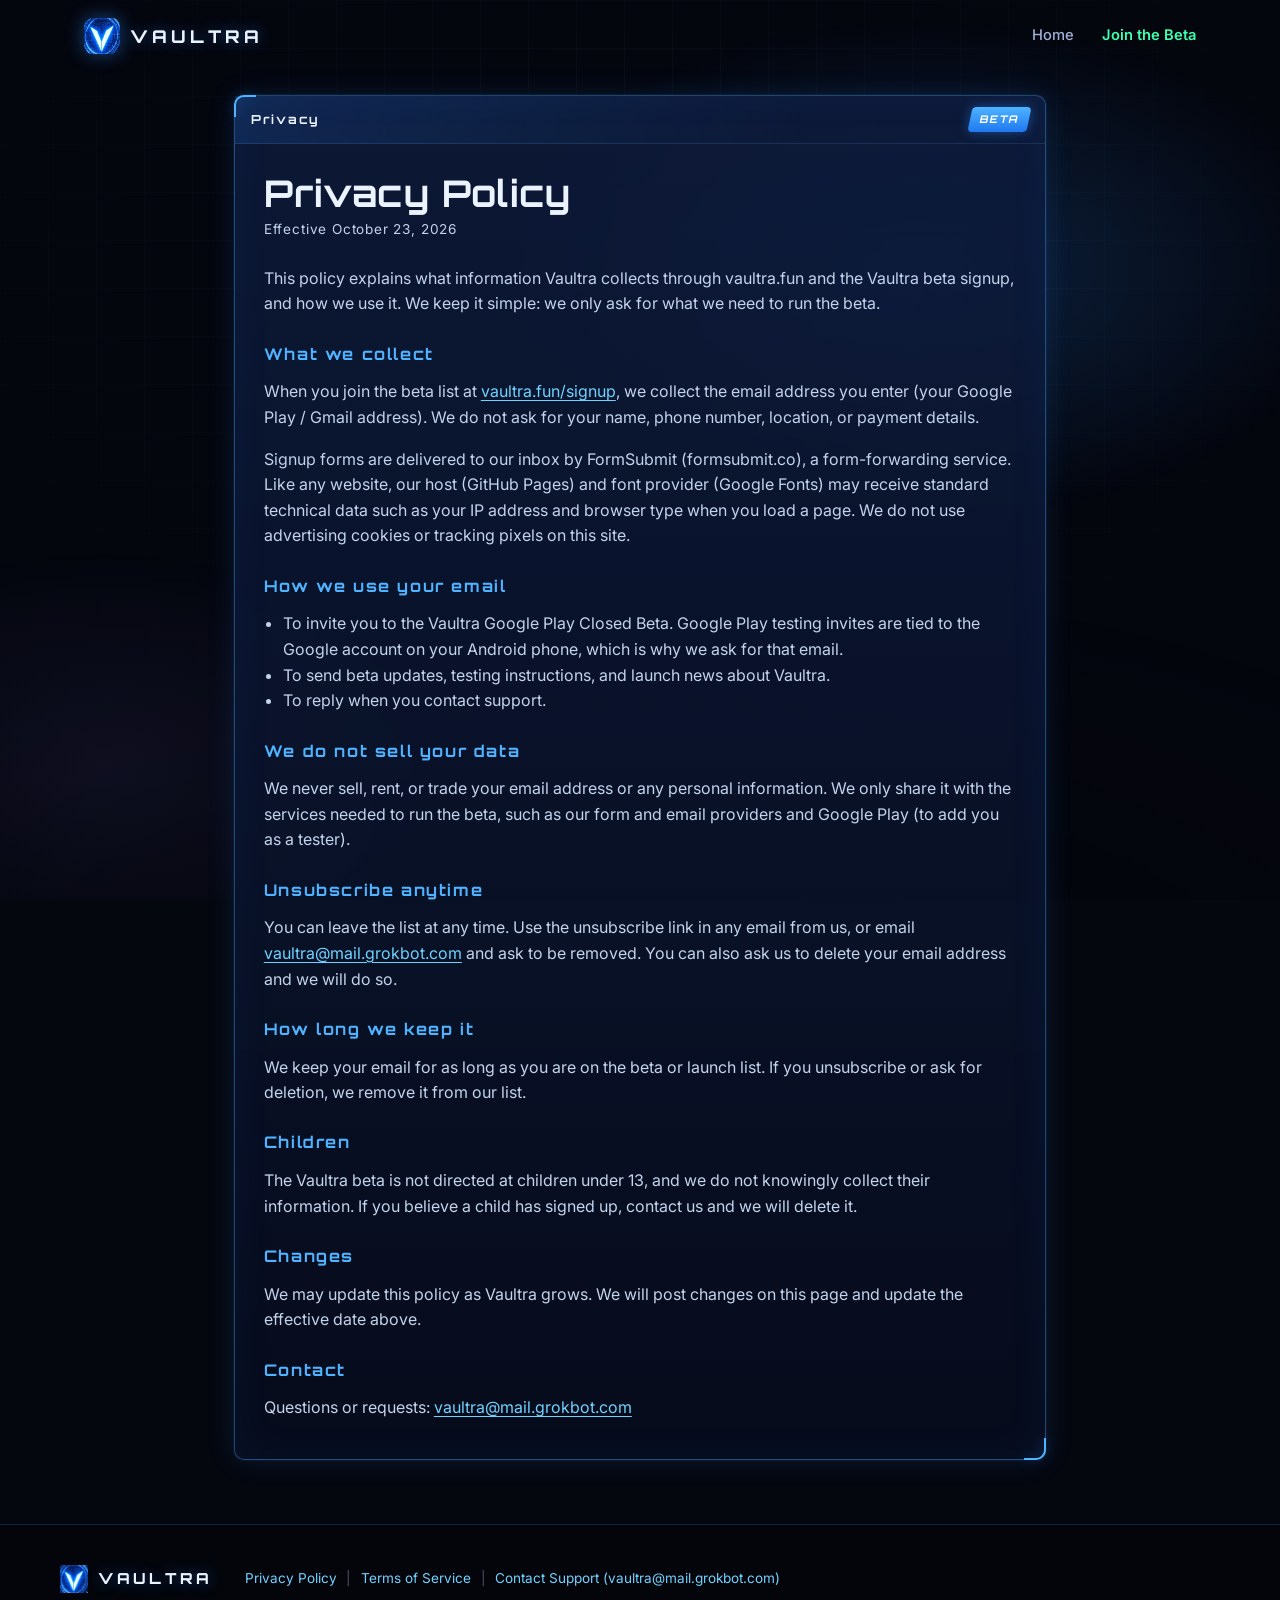
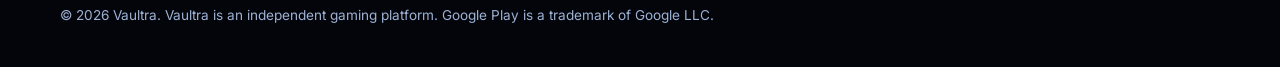
==== privacy/index.html @ bc37df1e "Add /signup closed-beta page (Quantum City bg, FormSubmit form + thanks page), /privacy and /terms, " ====
<!DOCTYPE html>
<html lang="en">
<head>
  <meta charset="utf-8" />
  <meta name="viewport" content="width=device-width, initial-scale=1" />
  <title>Privacy Policy — Vaultra</title>
  <meta name="description" content="How Vaultra handles your email for the beta signup and Google Play testing invites." />
  <meta name="theme-color" content="#05070f" />
  <meta name="color-scheme" content="dark" />
  <link rel="canonical" href="https://vaultra.fun/privacy/" />
  <link rel="icon" type="image/png" sizes="32x32" href="/assets/favicon-32.png" />
  <link rel="icon" type="image/png" sizes="64x64" href="/assets/favicon-64.png" />
  <link rel="apple-touch-icon" sizes="180x180" href="/assets/apple-touch-icon.png" />
  <link rel="preconnect" href="https://fonts.googleapis.com" />
  <link rel="preconnect" href="https://fonts.gstatic.com" crossorigin />
  <link href="https://fonts.googleapis.com/css2?family=Inter:wght@400;500;600;700&family=Orbitron:wght@600;700;800&display=swap" rel="stylesheet" />
  <link rel="stylesheet" href="/styles.css" />
  <link rel="stylesheet" href="/pages.css" />
</head>
<body>
  <canvas class="code-stream" aria-hidden="true"></canvas>
  <div class="bg-glow" aria-hidden="true"></div>
  <div class="bg-grid" aria-hidden="true"></div>

  <header class="site-header">
    <a class="brand" href="/" aria-label="Vaultra home">
      <img src="/assets/favicon-64.png" alt="" width="36" height="36" class="brand-mark" />
      <span class="brand-word">VAULTRA</span>
    </a>
    <nav class="nav nav-simple" aria-label="Primary">
      <a href="/">Home</a>
      <a href="/signup/" class="nav-beta">Join the Beta</a>
    </nav>
  </header>

  <main class="legal-main">
    <article class="panel legal">
      <div class="panel-bar"><span class="panel-title">Privacy</span><span class="tag">Beta</span></div>
      <div class="legal-body">
        <h1>Privacy Policy</h1>
        <p class="legal-date">Effective October 23, 2026</p>
        <p>This policy explains what information Vaultra collects through vaultra.fun and the Vaultra beta signup, and how we use it. We keep it simple: we only ask for what we need to run the beta.</p>

        <h2>What we collect</h2>
        <p>When you join the beta list at <a href="/signup/">vaultra.fun/signup</a>, we collect the email address you enter (your Google Play / Gmail address). We do not ask for your name, phone number, location, or payment details.</p>
        <p>Signup forms are delivered to our inbox by FormSubmit (formsubmit.co), a form-forwarding service. Like any website, our host (GitHub Pages) and font provider (Google Fonts) may receive standard technical data such as your IP address and browser type when you load a page. We do not use advertising cookies or tracking pixels on this site.</p>

        <h2>How we use your email</h2>
        <ul>
          <li>To invite you to the Vaultra Google Play Closed Beta. Google Play testing invites are tied to the Google account on your Android phone, which is why we ask for that email.</li>
          <li>To send beta updates, testing instructions, and launch news about Vaultra.</li>
          <li>To reply when you contact support.</li>
        </ul>

        <h2>We do not sell your data</h2>
        <p>We never sell, rent, or trade your email address or any personal information. We only share it with the services needed to run the beta, such as our form and email providers and Google Play (to add you as a tester).</p>

        <h2>Unsubscribe anytime</h2>
        <p>You can leave the list at any time. Use the unsubscribe link in any email from us, or email <a href="mailto:vaultra@mail.grokbot.com">vaultra@mail.grokbot.com</a> and ask to be removed. You can also ask us to delete your email address and we will do so.</p>

        <h2>How long we keep it</h2>
        <p>We keep your email for as long as you are on the beta or launch list. If you unsubscribe or ask for deletion, we remove it from our list.</p>

        <h2>Children</h2>
        <p>The Vaultra beta is not directed at children under 13, and we do not knowingly collect their information. If you believe a child has signed up, contact us and we will delete it.</p>

        <h2>Changes</h2>
        <p>We may update this policy as Vaultra grows. We will post changes on this page and update the effective date above.</p>

        <h2>Contact</h2>
        <p>Questions or requests: <a href="mailto:vaultra@mail.grokbot.com">vaultra@mail.grokbot.com</a></p>
      </div>
    </article>
  </main>

  <footer class="site-footer">
    <div class="footer-inner">
      <div class="brand brand-footer">
        <img src="/assets/favicon-64.png" alt="" width="28" height="28" loading="lazy" />
        <span class="brand-word">VAULTRA</span>
      </div>
      <nav class="footer-links" aria-label="Legal">
        <a href="/privacy/">Privacy Policy</a><span aria-hidden="true">|</span>
        <a href="/terms/">Terms of Service</a><span aria-hidden="true">|</span>
        <a href="mailto:vaultra@mail.grokbot.com">Contact Support (vaultra@mail.grokbot.com)</a>
      </nav>
      <p class="footer-copy footer-note">© <span id="year"></span> Vaultra. Vaultra is an independent gaming platform. Google Play is a trademark of Google LLC.</p>
    </div>
  </footer>

  <script src="/main.js" defer></script>
</body>
</html>
---- styles.css ----
/* Vaultra — Matrix / AI blue command-deck theme */
:root {
  --bg: #05070f;
  --bg-deep: #03050b;
  --panel: rgba(9, 18, 40, 0.78);
  --panel-solid: #0a1430;
  --blue: #2f8cff;
  --blue-bright: #4fb3ff;
  --cyan: #6fd3ff;
  --violet: #8c7bff;
  --glow: rgba(47, 140, 255, 0.45);
  --glow-soft: rgba(47, 140, 255, 0.18);
  --line: rgba(79, 179, 255, 0.35);
  --line-soft: rgba(79, 179, 255, 0.16);
  --text: #eaf3ff;
  --muted: #9db2d4;
  --radius: 10px;
  --cut: 14px;
  --font: "Inter", system-ui, -apple-system, "Segoe UI", Roboto, sans-serif;
  --font-display: "Orbitron", "Inter", system-ui, sans-serif;
  --max: 1160px;
}

*, *::before, *::after { box-sizing: border-box; }
html { scroll-behavior: smooth; background: var(--bg); }
body {
  margin: 0;
  min-height: 100vh;
  font-family: var(--font);
  background: var(--bg);
  color: var(--text);
  line-height: 1.6;
  overflow-x: hidden;
  position: relative;
  -webkit-font-smoothing: antialiased;
}

img, video { max-width: 100%; display: block; }
a { color: inherit; text-decoration: none; }
h1, h2, h3 { line-height: 1.1; margin: 0 0 0.6em; font-family: var(--font-display); letter-spacing: 0.02em; }

/* ---------- Background layers ---------- */
.code-stream {
  position: fixed;
  inset: 0;
  width: 100%;
  height: 100%;
  z-index: 0;
  pointer-events: none;
  opacity: 0.32;
}
.bg-glow {
  position: fixed;
  inset: 0;
  pointer-events: none;
  z-index: 0;
  background:
    radial-gradient(ellipse 55% 45% at 72% 30%, rgba(47, 140, 255, 0.20), transparent 62%),
    radial-gradient(ellipse 45% 40% at 8% 85%, rgba(140, 123, 255, 0.08), transparent 60%),
    radial-gradient(ellipse 120% 80% at 50% 120%, rgba(3, 5, 11, 0.9), transparent 70%);
}
.bg-grid {
  position: fixed;
  inset: 0;
  pointer-events: none;
  z-index: 0;
  background-image:
    linear-gradient(rgba(79, 179, 255, 0.045) 1px, transparent 1px),
    linear-gradient(90deg, rgba(79, 179, 255, 0.045) 1px, transparent 1px);
  background-size: 48px 48px;
  mask-image: radial-gradient(ellipse 80% 70% at 50% 30%, #000 30%, transparent 80%);
  -webkit-mask-image: radial-gradient(ellipse 80% 70% at 50% 30%, #000 30%, transparent 80%);
}

.site-header, main, .site-footer { position: relative; z-index: 1; }

/* ---------- Header ---------- */
.site-header {
  display: flex;
  align-items: center;
  gap: 1.25rem;
  max-width: var(--max);
  margin: 0 auto;
  padding: 1.1rem 1.5rem;
}
.brand { display: flex; align-items: center; gap: 0.65rem; font-weight: 800; }
.brand-mark { border-radius: 8px; box-shadow: 0 0 18px var(--glow); }
.brand-word {
  font-family: var(--font-display);
  font-size: 1.1rem;
  letter-spacing: 0.22em;
  text-shadow: 0 0 14px var(--glow);
}
.nav { display: flex; gap: 1.75rem; margin-left: auto; font-size: 0.92rem; font-weight: 500; color: var(--muted); }
.nav a { transition: color .2s, text-shadow .2s; }
.nav a:hover, .nav a:focus-visible { color: var(--cyan); text-shadow: 0 0 12px var(--glow); }

/* ---------- Buttons (Vault Word style) ---------- */
.btn {
  display: inline-flex;
  align-items: center;
  justify-content: center;
  padding: 0.7rem 1.35rem;
  font-family: var(--font-display);
  font-weight: 700;
  font-size: 0.8rem;
  letter-spacing: 0.12em;
  border-radius: 6px;
  transition: transform .15s, box-shadow .2s, background .2s;
}
.btn-primary {
  color: #fff;
  background: linear-gradient(180deg, #4fb3ff 0%, #1f78f0 100%);
  border: 1px solid rgba(160, 215, 255, 0.85);
  box-shadow: 0 0 0 1px rgba(47, 140, 255, 0.3), 0 0 22px rgba(47, 140, 255, 0.55), inset 0 1px 0 rgba(255,255,255,0.35);
}
.btn-primary:hover, .btn-primary:focus-visible {
  transform: translateY(-1px);
  box-shadow: 0 0 0 1px rgba(47, 140, 255, 0.5), 0 0 32px rgba(47, 140, 255, 0.8), inset 0 1px 0 rgba(255,255,255,0.4);
}
.header-cta { flex-shrink: 0; }

.nav-toggle {
  display: none;
  background: transparent;
  border: 1px solid var(--line);
  border-radius: 6px;
  padding: 0.5rem;
  cursor: pointer;
}
.nav-toggle span { display: block; width: 20px; height: 2px; background: var(--cyan); margin: 4px 0; box-shadow: 0 0 6px var(--glow); }

/* ---------- Panels (Vault Word window style) ---------- */
.panel {
  position: relative;
  background: linear-gradient(180deg, rgba(14, 28, 62, 0.82), rgba(7, 13, 30, 0.88));
  border: 1px solid var(--line);
  border-radius: var(--radius);
  box-shadow: 0 0 0 1px rgba(47, 140, 255, 0.08), 0 0 28px rgba(47, 140, 255, 0.14), inset 0 0 40px rgba(47, 140, 255, 0.06);
  backdrop-filter: blur(4px);
  -webkit-backdrop-filter: blur(4px);
}
.panel::before, .panel::after {
  content: "";
  position: absolute;
  width: 22px;
  height: 22px;
  border: 2px solid var(--blue-bright);
  pointer-events: none;
  filter: drop-shadow(0 0 6px var(--glow));
}
.panel::before { top: -1px; left: -1px; border-right: 0; border-bottom: 0; border-top-left-radius: var(--radius); }
.panel::after { bottom: -1px; right: -1px; border-left: 0; border-top: 0; border-bottom-right-radius: var(--radius); }
.panel-bar {
  display: flex;
  align-items: center;
  justify-content: space-between;
  gap: 1rem;
  padding: 0.7rem 1rem;
  border-bottom: 1px solid var(--line-soft);
  background: linear-gradient(90deg, rgba(47, 140, 255, 0.14), transparent 70%);
}
.panel-title { font-family: var(--font-display); font-size: 0.78rem; font-weight: 700; letter-spacing: 0.14em; color: var(--text); }
.panel-dots { display: flex; gap: 6px; }
.panel-dots i { width: 22px; height: 16px; border: 1px solid var(--line); border-radius: 4px; background: rgba(47,140,255,0.12); }
.tag {
  font-family: var(--font-display);
  font-size: 0.66rem;
  font-weight: 700;
  letter-spacing: 0.14em;
  text-transform: uppercase;
  color: #fff;
  padding: 0.25rem 0.6rem;
  border-radius: 4px;
  background: linear-gradient(180deg, #4fb3ff, #1f78f0);
  box-shadow: 0 0 12px var(--glow);
  transform: skewX(-12deg);
}

/* ---------- Hero ---------- */
.hero {
  max-width: var(--max);
  margin: 0 auto;
  padding: 2.5rem 1.5rem 4rem;
  display: grid;
  grid-template-columns: 1.05fr 0.95fr;
  align-items: center;
  gap: 2rem;
  min-height: min(760px, calc(100vh - 80px));
}
.eyebrow {
  display: inline-flex;
  align-items: center;
  gap: 0.6rem;
  font-family: var(--font-display);
  font-size: 0.72rem;
  font-weight: 700;
  letter-spacing: 0.2em;
  color: var(--cyan);
  margin: 0 0 1.25rem;
  padding: 0.45rem 0.85rem;
  border: 1px solid var(--line);
  border-radius: 4px;
  background: rgba(47, 140, 255, 0.08);
}
.pulse {
  width: 8px; height: 8px; border-radius: 50%;
  background: var(--cyan);
  box-shadow: 0 0 10px var(--cyan);
  animation: pulse 1.8s ease-in-out infinite;
}
@keyframes pulse { 50% { opacity: 0.35; } }
.hero h1 { font-size: clamp(2rem, 4.6vw, 3.6rem); font-weight: 800; margin-bottom: 1.1rem; }
.line-white, .line-blue { display: block; }
.line-blue {
  color: var(--blue-bright);
  background: linear-gradient(90deg, #6fd3ff, #2f8cff 60%, #8c7bff);
  -webkit-background-clip: text;
  background-clip: text;
  -webkit-text-fill-color: transparent;
  filter: drop-shadow(0 0 18px rgba(47, 140, 255, 0.45));
}
.subcopy { max-width: 34rem; font-size: 1.08rem; color: var(--muted); margin: 0 0 2rem; }

.store-row { display: flex; flex-wrap: wrap; gap: 0.9rem; }
.store-btn {
  display: inline-flex;
  align-items: center;
  gap: 0.75rem;
  min-width: 190px;
  padding: 0.7rem 1.2rem;
  border: 1px solid var(--line);
  border-radius: 8px;
  background: rgba(9, 18, 40, 0.75);
  color: var(--text);
  cursor: default;
  box-shadow: inset 0 0 18px rgba(47, 140, 255, 0.08);
}
.store-icon { width: 26px; height: 26px; flex-shrink: 0; color: var(--cyan); }
.store-text { display: flex; flex-direction: column; line-height: 1.15; white-space: nowrap; }
.store-text small {
  font-size: 0.66rem;
  letter-spacing: 0.14em;
  text-transform: uppercase;
  color: var(--cyan);
  font-weight: 600;
}
.store-text strong { font-size: 1.05rem; font-weight: 700; }

.hero-art {
  position: relative;
  display: grid;
  place-items: center;
  aspect-ratio: 1 / 1;
  width: 100%;
  max-width: 560px;
  justify-self: center;
}
.hero-halo {
  position: absolute;
  inset: 8%;
  border-radius: 50%;
  background: radial-gradient(circle, rgba(47, 140, 255, 0.35) 0%, rgba(47, 140, 255, 0.10) 45%, transparent 70%);
  filter: blur(10px);
}
.hero-video, .hero-static {
  position: relative;
  grid-area: 1 / 1;
  width: 100%;
  height: auto;
  aspect-ratio: 1 / 1;
  object-fit: contain;
  filter: drop-shadow(0 0 30px rgba(47, 140, 255, 0.35));
}
.vault-video.is-mp4 { mix-blend-mode: screen; }
.hero-static { display: none; }
.hero-floor {
  position: absolute;
  left: 15%; right: 15%; bottom: 2%;
  height: 10%;
  border-radius: 50%;
  background: radial-gradient(ellipse, rgba(47, 140, 255, 0.45), transparent 70%);
  filter: blur(14px);
}

/* ---------- Sections ---------- */
.section { padding: 5rem 1.5rem; }
.section-alt {
  background: linear-gradient(180deg, rgba(8, 16, 36, 0.55), rgba(5, 7, 15, 0.2));
  border-top: 1px solid var(--line-soft);
  border-bottom: 1px solid var(--line-soft);
}
.section-inner { max-width: var(--max); margin: 0 auto; }
.section-eyebrow {
  font-family: var(--font-display);
  font-size: 0.72rem;
  font-weight: 700;
  letter-spacing: 0.24em;
  color: var(--cyan);
  margin: 0 0 0.75rem;
}
.section h2 { font-size: clamp(1.5rem, 3vw, 2.3rem); font-weight: 700; }
.section-lead { max-width: 40rem; color: var(--muted); font-size: 1.05rem; margin: 0 0 2rem; }

.cards { display: grid; grid-template-columns: repeat(3, 1fr); gap: 1.25rem; margin-top: 2rem; }
.card { padding: 1.6rem 1.5rem; }
.card-num {
  display: inline-grid;
  place-items: center;
  width: 44px; height: 44px;
  font-family: var(--font-display);
  font-weight: 800;
  font-size: 0.95rem;
  color: #fff;
  border-radius: 6px;
  margin-bottom: 1rem;
  background: linear-gradient(180deg, rgba(140, 123, 255, 0.55), rgba(70, 60, 180, 0.6));
  border: 1px solid rgba(180, 170, 255, 0.7);
  box-shadow: 0 0 16px rgba(140, 123, 255, 0.4);
}
.card h3 { font-size: 1.05rem; letter-spacing: 0.08em; margin-bottom: 0.5rem; }
.card p { margin: 0; color: var(--muted); font-size: 0.95rem; }

/* Preview */
.shots { display: grid; grid-template-columns: repeat(2, 1fr); gap: 1.5rem; }
.shot { margin: 0; overflow: hidden; }
.shot img { width: 100%; height: auto; aspect-ratio: 16 / 9; object-fit: cover; background: var(--bg-deep); }
.shot figcaption { padding: 0.85rem 1rem 1rem; font-size: 0.9rem; color: var(--muted); border-top: 1px solid var(--line-soft); }

/* Leaderboard */
.lb-grid { display: grid; grid-template-columns: repeat(2, minmax(0, 1fr)); gap: 1.5rem; align-items: stretch; }
.lb-panel { overflow: hidden; display: flex; flex-direction: column; }
.lb-panel .lb-note { margin-top: auto; }
.lb-head span { white-space: nowrap; }
.lb-row {
  display: grid;
  grid-template-columns: 64px 1fr 136px;
  padding: 0.85rem 1.2rem;
  border-bottom: 1px solid var(--line-soft);
  font-size: 0.95rem;
}
.lb-head {
  font-family: var(--font-display);
  font-size: 0.7rem;
  font-weight: 700;
  letter-spacing: 0.16em;
  text-transform: uppercase;
  color: var(--cyan);
}
.lb-row.muted { color: var(--muted); }
.lb-note { margin: 0; padding: 0.9rem 1.2rem; font-size: 0.85rem; color: var(--muted); }

/* About */
.about-grid { display: grid; grid-template-columns: 1.1fr 0.9fr; gap: 3rem; align-items: center; }
.about-list { list-style: none; padding: 0; margin: 0 0 2rem; }
.about-list li { display: flex; align-items: center; gap: 0.75rem; padding: 0.4rem 0; color: var(--text); }
.dot { width: 9px; height: 9px; border-radius: 2px; transform: rotate(45deg); background: var(--blue-bright); box-shadow: 0 0 10px var(--glow); flex-shrink: 0; }
.dot.alt { background: var(--violet); box-shadow: 0 0 10px rgba(140, 123, 255, 0.6); }
.about-art { margin: 0; justify-self: center; width: 100%; max-width: 420px; display: grid; }
.about-art .vault-video, .about-art .vault-static {
  grid-area: 1 / 1;
  width: 100%;
  height: auto;
  aspect-ratio: 1 / 1;
  object-fit: contain;
  filter: drop-shadow(0 0 26px rgba(47, 140, 255, 0.35));
}
.about-art .vault-static { display: none; }

/* Footer */
.site-footer { border-top: 1px solid var(--line-soft); padding: 2.5rem 1.5rem; background: rgba(3, 5, 11, 0.7); }
.footer-inner { max-width: var(--max); margin: 0 auto; display: flex; flex-wrap: wrap; align-items: center; gap: 0.75rem 2rem; }
.footer-copy, .footer-meta { margin: 0; font-size: 0.85rem; color: var(--muted); }
.footer-meta { margin-left: auto; }
.brand-footer .brand-word { font-size: 0.95rem; }

.footer-links { display: flex; flex-wrap: wrap; align-items: center; gap: 0.4rem 0.6rem; font-size: 0.85rem; color: var(--muted); }
.footer-links a { color: var(--cyan); transition: color .2s, text-shadow .2s; }
.footer-links a:hover, .footer-links a:focus-visible { color: #fff; text-shadow: 0 0 10px var(--glow); }
.footer-links span { opacity: 0.45; }
.footer-note { flex-basis: 100%; }
.nav .nav-beta { color: #3dffb0; font-weight: 600; }
.nav .nav-beta:hover, .nav .nav-beta:focus-visible { color: #fff; text-shadow: 0 0 12px rgba(61, 255, 176, 0.6); }
.beta-link {
  display: inline-block;
  margin-top: 1.1rem;
  font-family: var(--font-display);
  font-size: 0.78rem;
  font-weight: 700;
  letter-spacing: 0.14em;
  color: #3dffb0;
  text-shadow: 0 0 12px rgba(61, 255, 176, 0.35);
  border-bottom: 1px solid rgba(61, 255, 176, 0.4);
  padding-bottom: 2px;
}
.beta-link:hover, .beta-link:focus-visible { color: #fff; border-bottom-color: #fff; }

a:focus-visible, button:focus-visible { outline: 2px solid var(--cyan); outline-offset: 3px; }

/* ---------- Responsive ---------- */
@media (max-width: 900px) {
  .hero { grid-template-columns: 1fr; text-align: center; padding-top: 1rem; min-height: 0; gap: 0.5rem; }
  .hero-art { order: -1; max-width: 340px; }
  .hero-copy { display: flex; flex-direction: column; align-items: center; }
  .subcopy { margin-left: auto; margin-right: auto; }
  .store-row { justify-content: center; }
  .cards { grid-template-columns: 1fr; }
  .shots { grid-template-columns: 1fr; }
  .lb-grid { grid-template-columns: 1fr; }
  .about-grid { grid-template-columns: 1fr; gap: 2rem; }
  .about-art { max-width: 300px; }
}
@media (max-width: 760px) {
  .site-header { flex-wrap: wrap; padding: 0.9rem 1.1rem; }
  .header-cta { display: none; }
  .nav-toggle { display: block; margin-left: auto; }
  .nav {
    display: none;
    order: 3;
    width: 100%;
    flex-direction: column;
    gap: 0;
    margin: 0.5rem 0 0;
    border: 1px solid var(--line);
    border-radius: 8px;
    background: var(--panel-solid);
  }
  .nav.open { display: flex; }
  .nav a { padding: 0.85rem 1rem; border-bottom: 1px solid var(--line-soft); }
  .nav a:last-child { border-bottom: 0; }
  .section { padding: 3.5rem 1.1rem; }
  .hero { padding-left: 1.1rem; padding-right: 1.1rem; padding-bottom: 3rem; }
  .hero h1 { font-size: clamp(1.6rem, 7.4vw, 2.2rem); }
  .store-btn { min-width: 0; flex: 1 1 0; justify-content: center; gap: 0.55rem; padding: 0.65rem 0.7rem; }
  .store-icon { width: 22px; height: 22px; }
  .store-text small { font-size: 0.6rem; letter-spacing: 0.1em; }
  .store-text strong { font-size: 0.98rem; }
  .lb-row { grid-template-columns: 48px 1fr 118px; padding: 0.8rem 0.9rem; }
  .lb-head { letter-spacing: 0.1em; font-size: 0.64rem; }
  .footer-meta { margin-left: 0; }
}

/* ---------- Reduced motion ---------- */
@media (prefers-reduced-motion: reduce) {
  html { scroll-behavior: auto; }
  .code-stream { display: none; }
  .hero-video, .vault-video { display: none; }
  .hero-static, .about-art .vault-static { display: block; }
  .pulse { animation: none; }
  .btn { transition: none; }
}
---- pages.css ----
/* Vaultra — subpages: /signup, /signup/thanks, /privacy, /terms */
:root { --matrix: #3dffb0; --matrix-soft: rgba(61, 255, 176, 0.22); }

/* ---------- Quantum City background ---------- */
.page-city { background: #03050b; }
.city-bg { position: fixed; inset: 0; z-index: 0; overflow: hidden; pointer-events: none; }
.city-video {
  position: absolute; inset: 0; width: 100%; height: 100%; max-width: none;
  object-fit: cover; object-position: 55% 50%;
  background: #03050b url("/assets/bg/quantum-city-still.jpg") center / cover no-repeat;
}
.city-overlay {
  position: absolute; inset: 0;
  background:
    linear-gradient(90deg, rgba(3, 5, 11, 0.86) 0%, rgba(3, 5, 11, 0.62) 50%, rgba(3, 5, 11, 0.5) 100%),
    linear-gradient(180deg, rgba(3, 5, 11, 0.35) 0%, rgba(3, 5, 11, 0.55) 60%, rgba(3, 5, 11, 0.92) 100%);
}
.city-scan {
  position: absolute; inset: 0; opacity: 0.35;
  background: repeating-linear-gradient(180deg, rgba(0, 0, 0, 0) 0 2px, rgba(0, 0, 0, 0.35) 2px 3px);
}
.page-city .site-header, .page-city main, .page-city .site-footer { position: relative; z-index: 1; }
.page-city .site-footer { background: rgba(3, 5, 11, 0.82); }

/* ---------- Header badge ---------- */
.beta-badge {
  margin-left: auto;
  display: inline-flex; align-items: center; gap: 0.55rem;
  font-family: var(--font-display); font-size: 0.68rem; font-weight: 700; letter-spacing: 0.16em;
  color: var(--matrix);
  padding: 0.45rem 0.8rem;
  border: 1px solid rgba(61, 255, 176, 0.45);
  border-radius: 4px;
  background: rgba(3, 20, 16, 0.55);
  box-shadow: 0 0 16px rgba(61, 255, 176, 0.18);
  white-space: nowrap;
}
.beta-badge .pulse { background: var(--matrix); box-shadow: 0 0 10px var(--matrix); }
.page-city .brand-word { text-transform: uppercase; }

/* ---------- Signup hero ---------- */
.su-hero {
  max-width: var(--max); margin: 0 auto;
  padding: 2.5rem 1.5rem 3.5rem;
  display: grid; grid-template-columns: 1.1fr 0.9fr; gap: 3rem; align-items: center;
  min-height: min(700px, calc(100vh - 80px));
}
.su-hero h1 { font-size: clamp(1.9rem, 4vw, 3.1rem); font-weight: 800; margin-bottom: 1.2rem; text-shadow: 0 2px 18px rgba(0, 0, 0, 0.7); }
.su-hero .subcopy { color: #c8d8f0; font-size: 1.1rem; text-shadow: 0 1px 10px rgba(0, 0, 0, 0.8); max-width: 36rem; }

/* ---------- Glassy Matrix card ---------- */
.glass-card {
  position: relative; overflow: hidden;
  padding: 1.8rem 1.6rem 1.5rem;
  border-radius: 14px;
  background: linear-gradient(160deg, rgba(8, 22, 44, 0.62), rgba(3, 12, 18, 0.72));
  border: 1px solid rgba(111, 211, 255, 0.45);
  box-shadow:
    0 0 0 1px rgba(61, 255, 176, 0.12),
    0 0 34px rgba(47, 140, 255, 0.32),
    0 0 70px rgba(61, 255, 176, 0.08),
    inset 0 0 40px rgba(47, 140, 255, 0.10);
  backdrop-filter: blur(14px) saturate(130%);
  -webkit-backdrop-filter: blur(14px) saturate(130%);
}
.glass-card::before {
  content: ""; position: absolute; inset: 0; border-radius: inherit; padding: 1px; pointer-events: none;
  background: linear-gradient(135deg, rgba(61, 255, 176, 0.75), rgba(47, 140, 255, 0.2) 40%, rgba(47, 140, 255, 0.2) 60%, rgba(61, 255, 176, 0.6));
  -webkit-mask: linear-gradient(#000 0 0) content-box, linear-gradient(#000 0 0);
  -webkit-mask-composite: xor; mask-composite: exclude;
}
.glass-scan {
  position: absolute; inset: 0; pointer-events: none; opacity: 0.5;
  background:
    repeating-linear-gradient(180deg, rgba(61, 255, 176, 0.035) 0 1px, transparent 1px 3px),
    linear-gradient(180deg, transparent 0%, rgba(61, 255, 176, 0.08) 50%, transparent 100%);
  background-size: auto, 100% 220%;
  animation: scan 6s linear infinite;
}
@keyframes scan { from { background-position: 0 0, 0 -120%; } to { background-position: 0 0, 0 120%; } }
.glass-card > *:not(.glass-scan) { position: relative; }
.glass-title {
  margin: 0 0 0.6rem;
  font-family: var(--font-display); font-size: 0.95rem; font-weight: 800; letter-spacing: 0.14em;
  color: var(--matrix); text-shadow: 0 0 14px rgba(61, 255, 176, 0.45);
}
.glass-lead { margin: 0 0 1.3rem; color: var(--text); }
.glass-fine { margin: 1rem 0 0; font-size: 0.85rem; color: #b5c6e0; }

.su-form { display: flex; flex-direction: column; gap: 0.6rem; }
.su-form label { font-size: 0.88rem; font-weight: 600; color: var(--cyan); letter-spacing: 0.02em; }
.su-form input[type="email"] {
  width: 100%; font: inherit; font-size: 1rem; color: var(--text);
  padding: 0.85rem 1rem;
  border-radius: 8px;
  border: 1px solid rgba(111, 211, 255, 0.5);
  background: rgba(2, 8, 18, 0.75);
  box-shadow: inset 0 0 14px rgba(47, 140, 255, 0.12);
  transition: border-color .2s, box-shadow .2s;
}
.su-form input[type="email"]::placeholder { color: #6f86a8; }
.su-form input[type="email"]:focus { outline: none; border-color: var(--matrix); box-shadow: 0 0 0 3px var(--matrix-soft), inset 0 0 14px rgba(47, 140, 255, 0.12); }
.hp { position: absolute !important; left: -9999px !important; width: 1px; height: 1px; opacity: 0; }
.su-submit { width: 100%; margin-top: 0.4rem; padding: 0.95rem 1rem; font-size: 0.8rem; line-height: 1.35; text-align: center; cursor: pointer; }

/* ---------- Signup sections ---------- */
.su-section { padding-top: 2.5rem; padding-bottom: 2.5rem; }
.su-section h2 { text-shadow: 0 2px 14px rgba(0, 0, 0, 0.7); }
.su-section .card, .su-panel { background: linear-gradient(180deg, rgba(10, 22, 50, 0.78), rgba(5, 10, 24, 0.86)); backdrop-filter: blur(8px); -webkit-backdrop-filter: blur(8px); }
.su-icon { font-size: 1.8rem; line-height: 1; margin-bottom: 0.9rem; }
.su-panel { padding: 2rem 1.8rem; }
.su-panel .section-lead { margin-bottom: 1.2rem; color: #c3d3ec; }
.su-list { list-style: none; padding: 0; margin: 0 0 1.5rem; }
.su-list li { display: flex; gap: 0.75rem; align-items: baseline; padding: 0.4rem 0; color: var(--text); }
.su-list .dot { transform: rotate(45deg) translateY(-1px); }
.su-list strong { color: var(--cyan); }
.su-cta { max-width: 760px; margin: 0 auto; padding: 2.2rem 2rem; }
.su-cta h2 { font-size: clamp(1.4rem, 2.8vw, 2rem); }
.su-cta p { color: #c8d8f0; }
.su-cta-sub { font-weight: 700; color: var(--text) !important; margin-bottom: 0.3rem; }

/* ---------- Thanks ---------- */
.thanks-main { min-height: calc(100vh - 240px); display: grid; place-items: center; padding: 2rem 1.5rem 4rem; }
.thanks-card { max-width: 620px; width: 100%; padding: 2.4rem 2rem; }
.thanks-card h1 { font-size: clamp(1.6rem, 4vw, 2.4rem); margin-bottom: 1rem; }
.thanks-card p { color: #c8d8f0; }
.thanks-card .btn { margin-top: 1.2rem; }

/* ---------- Legal pages ---------- */
.legal-main { max-width: 860px; margin: 0 auto; padding: 1.5rem 1.5rem 4rem; }
.legal-body { padding: 1.8rem 1.8rem 1.4rem; }
.legal-body h1 { font-size: clamp(1.6rem, 3.6vw, 2.3rem); margin-bottom: 0.3rem; }
.legal-date { margin: 0 0 1.6rem; color: var(--cyan); font-size: 0.85rem; letter-spacing: 0.06em; }
.legal-body h2 { font-size: 1rem; letter-spacing: 0.1em; color: var(--blue-bright); margin: 1.8rem 0 0.5rem; }
.legal-body p, .legal-body li { color: #c3d3ec; }
.legal-body ul { padding-left: 1.2rem; }
.legal-body a { color: var(--cyan); text-decoration: underline; text-underline-offset: 3px; overflow-wrap: anywhere; }
.nav-simple { display: flex; }

/* ---------- Responsive ---------- */
@media (max-width: 900px) {
  .su-hero { grid-template-columns: 1fr; gap: 2rem; padding-top: 1rem; min-height: 0; text-align: left; }
}
@media (max-width: 760px) {
  .site-header { flex-wrap: nowrap; }
  .page-city .site-header { gap: 0.6rem; }
  .page-city .brand { gap: 0.5rem; }
  .page-city .brand-mark { width: 30px; height: 30px; }
  .page-city .brand-word { font-size: 0.95rem; letter-spacing: 0.16em; }
  .beta-badge { font-size: 0.56rem; letter-spacing: 0.08em; padding: 0.4rem 0.55rem; gap: 0.4rem; white-space: normal; line-height: 1.3; text-align: center; min-width: 0; }
  .su-hero { padding: 0.75rem 1.1rem 2.5rem; }
  .su-hero h1 { font-size: clamp(1.55rem, 7vw, 2rem); }
  .su-hero .subcopy { font-size: 1rem; margin-bottom: 0; }
  .glass-card { padding: 1.4rem 1.15rem 1.2rem; }
  .su-cta { padding: 1.7rem 1.2rem; }
  .su-panel { padding: 1.5rem 1.2rem; }
  .su-section { padding-top: 1.8rem; padding-bottom: 1.8rem; }
  .city-overlay { background: linear-gradient(180deg, rgba(3, 5, 11, 0.72) 0%, rgba(3, 5, 11, 0.7) 50%, rgba(3, 5, 11, 0.9) 100%); }
  .nav-simple { display: flex; flex-direction: row; width: auto; order: 0; margin: 0 0 0 auto; border: 0; background: none; gap: 1rem; }
  .nav-simple a { padding: 0; border: 0; }
  .legal-main { padding: 0.5rem 1.1rem 3rem; }
  .legal-body { padding: 1.4rem 1.15rem 1rem; }
}
@media (max-width: 380px) {
  .beta-badge .pulse { display: none; }
}
@media (prefers-reduced-motion: reduce) {
  .city-video { display: none; }
  .city-bg { background: #03050b url("/assets/bg/quantum-city-still.jpg") 55% 50% / cover no-repeat; }
  .glass-scan { animation: none; }
}
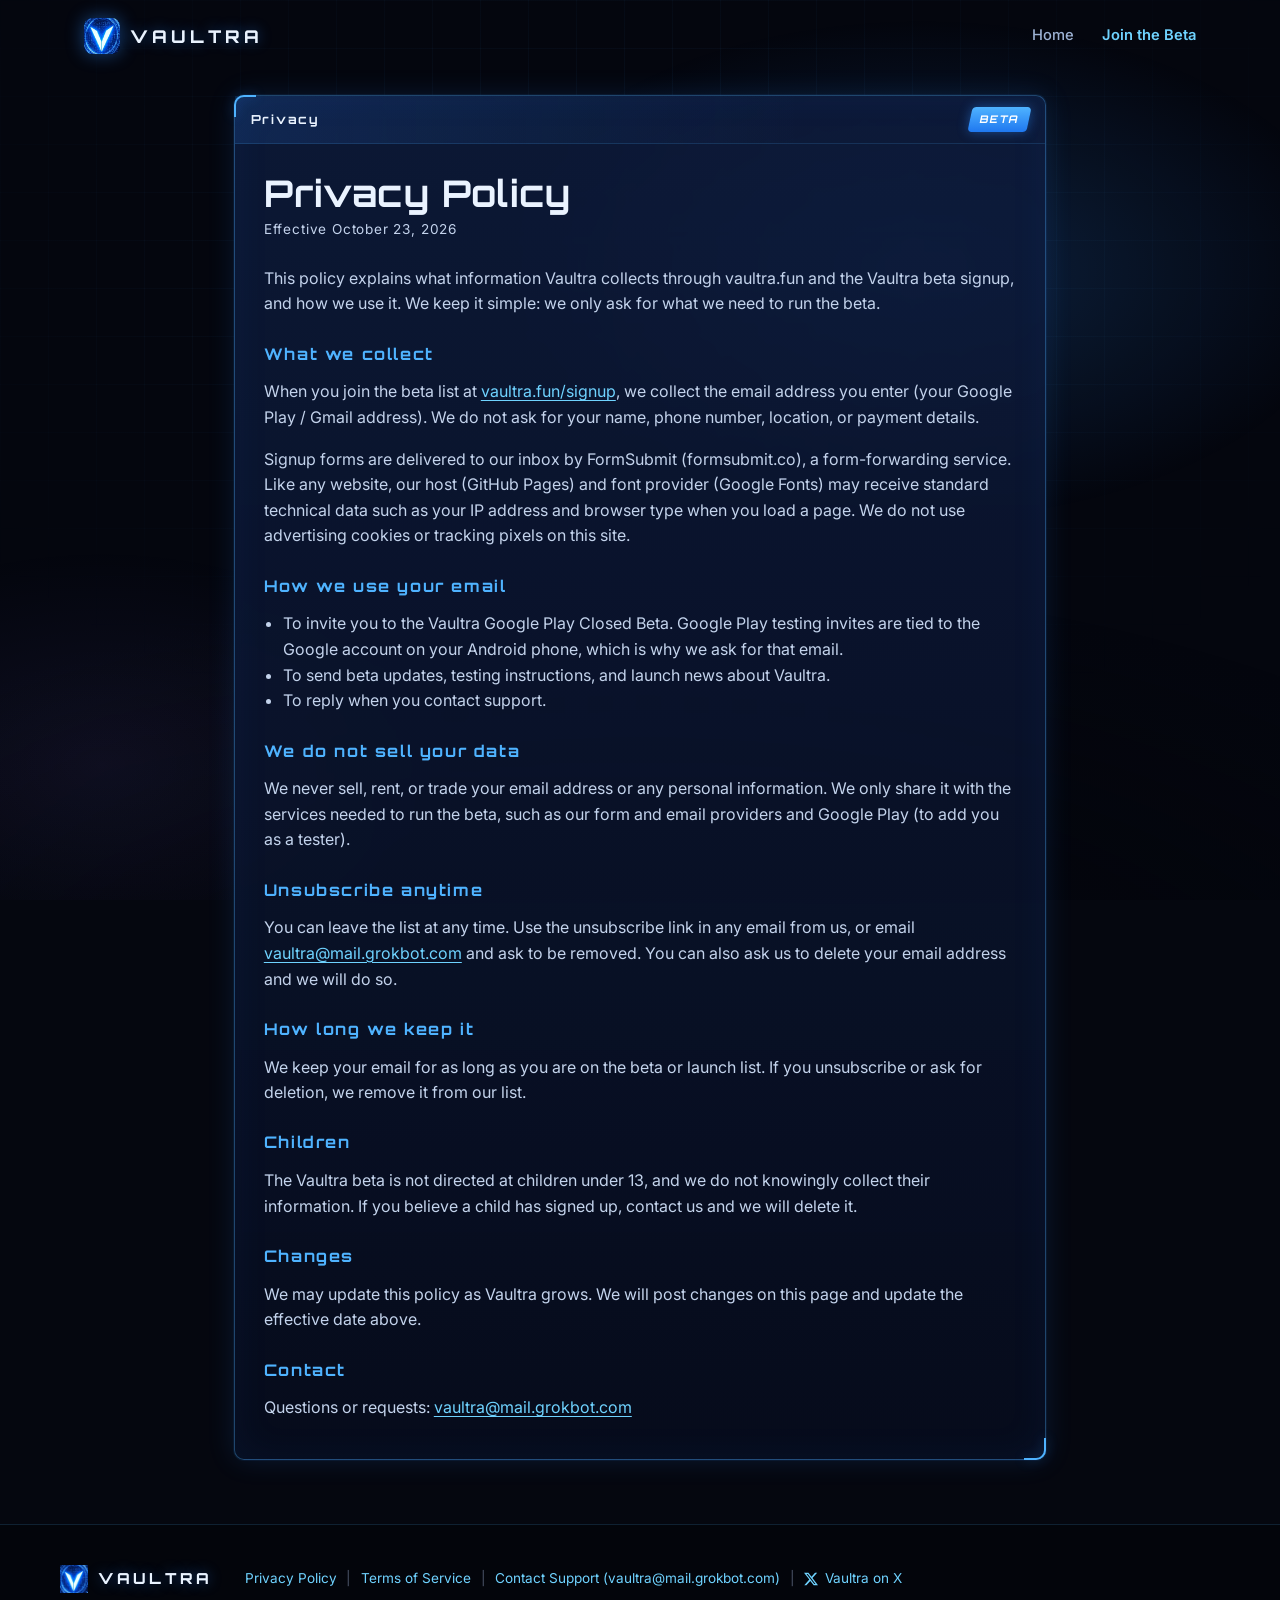
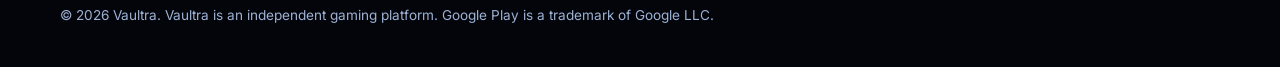
==== commit 46352d9a: "Add Vaultra on X link (nav + all footers), twitter:site/card meta" ====
--- a/privacy/index.html
+++ b/privacy/index.html
@@ -8,6 +8,8 @@
   <meta name="theme-color" content="#05070f" />
   <meta name="color-scheme" content="dark" />
   <link rel="canonical" href="https://vaultra.fun/privacy/" />
+  <meta name="twitter:card" content="summary" />
+  <meta name="twitter:site" content="@Vaultra_Fun" />
   <link rel="icon" type="image/png" sizes="32x32" href="/assets/favicon-32.png" />
   <link rel="icon" type="image/png" sizes="64x64" href="/assets/favicon-64.png" />
   <link rel="apple-touch-icon" sizes="180x180" href="/assets/apple-touch-icon.png" />
@@ -82,7 +84,8 @@
       <nav class="footer-links" aria-label="Legal">
         <a href="/privacy/">Privacy Policy</a><span aria-hidden="true">|</span>
         <a href="/terms/">Terms of Service</a><span aria-hidden="true">|</span>
-        <a href="mailto:vaultra@mail.grokbot.com">Contact Support (vaultra@mail.grokbot.com)</a>
+        <a href="mailto:vaultra@mail.grokbot.com">Contact Support (vaultra@mail.grokbot.com)</a><span aria-hidden="true">|</span>
+        <a class="x-link" href="https://x.com/Vaultra_Fun" target="_blank" rel="noopener" aria-label="Vaultra on X"><svg class="x-icon" viewBox="0 0 24 24" width="16" height="16" aria-hidden="true" focusable="false"><path fill="currentColor" d="M18.901 1.153h3.68l-8.04 9.19L24 22.846h-7.406l-5.8-7.584-6.638 7.584H.474l8.6-9.83L0 1.154h7.594l5.243 6.932ZM17.61 20.644h2.039L6.486 3.24H4.298Z"/></svg><span>Vaultra on X</span></a>
       </nav>
       <p class="footer-copy footer-note">© <span id="year"></span> Vaultra. Vaultra is an independent gaming platform. Google Play is a trademark of Google LLC.</p>
     </div>
--- a/styles.css
+++ b/styles.css
@@ -377,10 +377,10 @@
 .footer-links { display: flex; flex-wrap: wrap; align-items: center; gap: 0.4rem 0.6rem; font-size: 0.85rem; color: var(--muted); }
 .footer-links a { color: var(--cyan); transition: color .2s, text-shadow .2s; }
 .footer-links a:hover, .footer-links a:focus-visible { color: #fff; text-shadow: 0 0 10px var(--glow); }
-.footer-links span { opacity: 0.45; }
+.footer-links > span { opacity: 0.45; }
 .footer-note { flex-basis: 100%; }
-.nav .nav-beta { color: #3dffb0; font-weight: 600; }
-.nav .nav-beta:hover, .nav .nav-beta:focus-visible { color: #fff; text-shadow: 0 0 12px rgba(61, 255, 176, 0.6); }
+.nav .nav-beta { color: var(--cyan); font-weight: 600; }
+.nav .nav-beta:hover, .nav .nav-beta:focus-visible { color: #fff; text-shadow: 0 0 12px rgba(111, 211, 255, 0.7); }
 .beta-link {
   display: inline-block;
   margin-top: 1.1rem;
@@ -388,12 +388,19 @@
   font-size: 0.78rem;
   font-weight: 700;
   letter-spacing: 0.14em;
-  color: #3dffb0;
-  text-shadow: 0 0 12px rgba(61, 255, 176, 0.35);
-  border-bottom: 1px solid rgba(61, 255, 176, 0.4);
+  color: var(--cyan);
+  text-shadow: 0 0 12px rgba(111, 211, 255, 0.45);
+  border-bottom: 1px solid rgba(111, 211, 255, 0.5);
   padding-bottom: 2px;
 }
 .beta-link:hover, .beta-link:focus-visible { color: #fff; border-bottom-color: #fff; }
+
+.x-link { display: inline-flex; align-items: center; gap: 0.4rem; }
+.x-icon { width: 14px; height: 14px; flex-shrink: 0; }
+.nav .nav-x { color: var(--cyan); }
+.nav .nav-x .x-icon { width: 16px; height: 16px; }
+.nav .nav-x .x-text { position: absolute; width: 1px; height: 1px; overflow: hidden; clip: rect(0 0 0 0); white-space: nowrap; }
+.nav .nav-x:hover, .nav .nav-x:focus-visible { color: #fff; text-shadow: none; filter: drop-shadow(0 0 8px rgba(111, 211, 255, 0.7)); }
 
 a:focus-visible, button:focus-visible { outline: 2px solid var(--cyan); outline-offset: 3px; }
 
@@ -428,6 +435,8 @@
   .nav.open { display: flex; }
   .nav a { padding: 0.85rem 1rem; border-bottom: 1px solid var(--line-soft); }
   .nav a:last-child { border-bottom: 0; }
+  .nav .nav-x { display: flex; gap: 0.55rem; }
+  .nav .nav-x .x-text { position: static; width: auto; height: auto; overflow: visible; clip: auto; }
   .section { padding: 3.5rem 1.1rem; }
   .hero { padding-left: 1.1rem; padding-right: 1.1rem; padding-bottom: 3rem; }
   .hero h1 { font-size: clamp(1.6rem, 7.4vw, 2.2rem); }
--- a/pages.css
+++ b/pages.css
@@ -1,5 +1,5 @@
 /* Vaultra — subpages: /signup, /signup/thanks, /privacy, /terms */
-:root { --matrix: #3dffb0; --matrix-soft: rgba(61, 255, 176, 0.22); }
+:root { --beta-accent: #6fd3ff; --beta-accent-soft: rgba(111, 211, 255, 0.24); }
 
 /* ---------- Quantum City background ---------- */
 .page-city { background: #03050b; }
@@ -27,15 +27,15 @@
   margin-left: auto;
   display: inline-flex; align-items: center; gap: 0.55rem;
   font-family: var(--font-display); font-size: 0.68rem; font-weight: 700; letter-spacing: 0.16em;
-  color: var(--matrix);
+  color: var(--beta-accent);
   padding: 0.45rem 0.8rem;
-  border: 1px solid rgba(61, 255, 176, 0.45);
+  border: 1px solid rgba(111, 211, 255, 0.45);
   border-radius: 4px;
-  background: rgba(3, 20, 16, 0.55);
-  box-shadow: 0 0 16px rgba(61, 255, 176, 0.18);
+  background: rgba(4, 14, 32, 0.6);
+  box-shadow: 0 0 16px rgba(111, 211, 255, 0.18);
   white-space: nowrap;
 }
-.beta-badge .pulse { background: var(--matrix); box-shadow: 0 0 10px var(--matrix); }
+.beta-badge .pulse { background: var(--beta-accent); box-shadow: 0 0 10px var(--beta-accent); }
 .page-city .brand-word { text-transform: uppercase; }
 
 /* ---------- Signup hero ---------- */
@@ -48,7 +48,7 @@
 .su-hero h1 { font-size: clamp(1.9rem, 4vw, 3.1rem); font-weight: 800; margin-bottom: 1.2rem; text-shadow: 0 2px 18px rgba(0, 0, 0, 0.7); }
 .su-hero .subcopy { color: #c8d8f0; font-size: 1.1rem; text-shadow: 0 1px 10px rgba(0, 0, 0, 0.8); max-width: 36rem; }
 
-/* ---------- Glassy Matrix card ---------- */
+/* ---------- Glassy command-deck card (electric blue, no green) ---------- */
 .glass-card {
   position: relative; overflow: hidden;
   padding: 1.8rem 1.6rem 1.5rem;
@@ -56,24 +56,24 @@
   background: linear-gradient(160deg, rgba(8, 22, 44, 0.62), rgba(3, 12, 18, 0.72));
   border: 1px solid rgba(111, 211, 255, 0.45);
   box-shadow:
-    0 0 0 1px rgba(61, 255, 176, 0.12),
+    0 0 0 1px rgba(111, 211, 255, 0.12),
     0 0 34px rgba(47, 140, 255, 0.32),
-    0 0 70px rgba(61, 255, 176, 0.08),
+    0 0 70px rgba(111, 211, 255, 0.08),
     inset 0 0 40px rgba(47, 140, 255, 0.10);
   backdrop-filter: blur(14px) saturate(130%);
   -webkit-backdrop-filter: blur(14px) saturate(130%);
 }
 .glass-card::before {
   content: ""; position: absolute; inset: 0; border-radius: inherit; padding: 1px; pointer-events: none;
-  background: linear-gradient(135deg, rgba(61, 255, 176, 0.75), rgba(47, 140, 255, 0.2) 40%, rgba(47, 140, 255, 0.2) 60%, rgba(61, 255, 176, 0.6));
+  background: linear-gradient(135deg, rgba(111, 211, 255, 0.75), rgba(47, 140, 255, 0.2) 40%, rgba(47, 140, 255, 0.2) 60%, rgba(111, 211, 255, 0.6));
   -webkit-mask: linear-gradient(#000 0 0) content-box, linear-gradient(#000 0 0);
   -webkit-mask-composite: xor; mask-composite: exclude;
 }
 .glass-scan {
   position: absolute; inset: 0; pointer-events: none; opacity: 0.5;
   background:
-    repeating-linear-gradient(180deg, rgba(61, 255, 176, 0.035) 0 1px, transparent 1px 3px),
-    linear-gradient(180deg, transparent 0%, rgba(61, 255, 176, 0.08) 50%, transparent 100%);
+    repeating-linear-gradient(180deg, rgba(111, 211, 255, 0.035) 0 1px, transparent 1px 3px),
+    linear-gradient(180deg, transparent 0%, rgba(111, 211, 255, 0.08) 50%, transparent 100%);
   background-size: auto, 100% 220%;
   animation: scan 6s linear infinite;
 }
@@ -82,7 +82,7 @@
 .glass-title {
   margin: 0 0 0.6rem;
   font-family: var(--font-display); font-size: 0.95rem; font-weight: 800; letter-spacing: 0.14em;
-  color: var(--matrix); text-shadow: 0 0 14px rgba(61, 255, 176, 0.45);
+  color: var(--beta-accent); text-shadow: 0 0 14px rgba(111, 211, 255, 0.45);
 }
 .glass-lead { margin: 0 0 1.3rem; color: var(--text); }
 .glass-fine { margin: 1rem 0 0; font-size: 0.85rem; color: #b5c6e0; }
@@ -99,7 +99,7 @@
   transition: border-color .2s, box-shadow .2s;
 }
 .su-form input[type="email"]::placeholder { color: #6f86a8; }
-.su-form input[type="email"]:focus { outline: none; border-color: var(--matrix); box-shadow: 0 0 0 3px var(--matrix-soft), inset 0 0 14px rgba(47, 140, 255, 0.12); }
+.su-form input[type="email"]:focus { outline: none; border-color: var(--beta-accent); box-shadow: 0 0 0 3px var(--beta-accent-soft), inset 0 0 14px rgba(47, 140, 255, 0.12); }
 .hp { position: absolute !important; left: -9999px !important; width: 1px; height: 1px; opacity: 0; }
 .su-submit { width: 100%; margin-top: 0.4rem; padding: 0.95rem 1rem; font-size: 0.8rem; line-height: 1.35; text-align: center; cursor: pointer; }
 
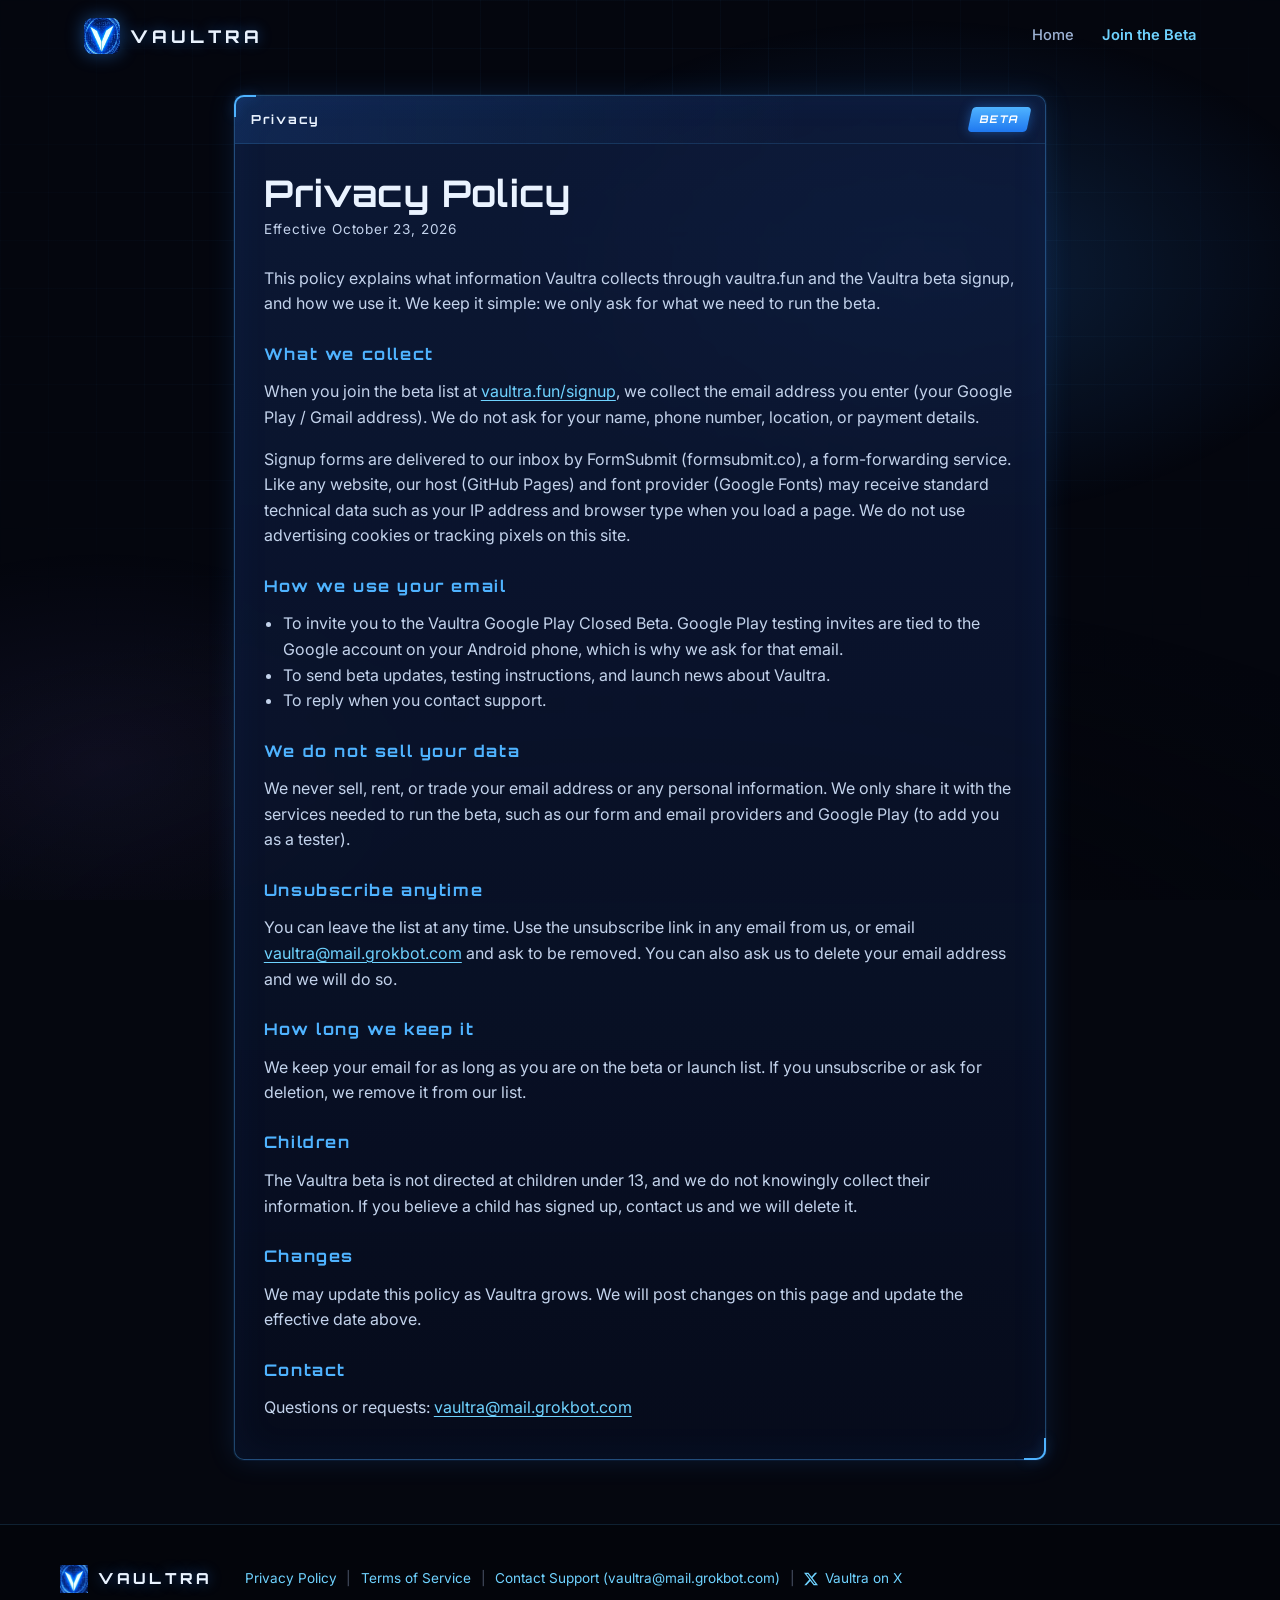
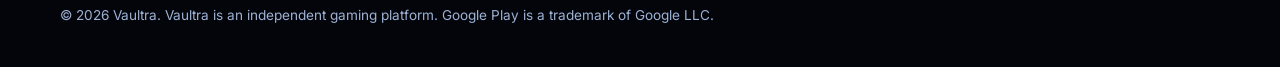
==== commit f4412925: "Rework (Nov): FAQ, share image + og/twitter image tags on all pages, Telegram link placeholders, rem" ====
--- a/privacy/index.html
+++ b/privacy/index.html
@@ -8,8 +8,18 @@
   <meta name="theme-color" content="#05070f" />
   <meta name="color-scheme" content="dark" />
   <link rel="canonical" href="https://vaultra.fun/privacy/" />
-  <meta name="twitter:card" content="summary" />
+  <meta property="og:type" content="website" />
+  <meta property="og:title" content="Privacy Policy — Vaultra" />
+  <meta property="og:description" content="How Vaultra handles your email for the beta signup and Google Play testing invites." />
+  <meta property="og:url" content="https://vaultra.fun/privacy/" />
+  <meta property="og:image" content="https://vaultra.fun/assets/img/og-vaultra-1200x630.jpg" />
+  <meta property="og:image:width" content="1200" />
+  <meta property="og:image:height" content="630" />
+  <meta property="og:image:alt" content="Vaultra: Earn your KeyCard. Unlock the vault. Coming soon to Android and Telegram." />
+  <meta name="twitter:card" content="summary_large_image" />
   <meta name="twitter:site" content="@Vaultra_Fun" />
+  <meta name="twitter:image" content="https://vaultra.fun/assets/img/og-vaultra-1200x630.jpg" />
+  <meta name="twitter:image:alt" content="Vaultra: Earn your KeyCard. Unlock the vault. Coming soon to Android and Telegram." />
   <link rel="icon" type="image/png" sizes="32x32" href="/assets/favicon-32.png" />
   <link rel="icon" type="image/png" sizes="64x64" href="/assets/favicon-64.png" />
   <link rel="apple-touch-icon" sizes="180x180" href="/assets/apple-touch-icon.png" />
@@ -86,6 +96,7 @@
         <a href="/terms/">Terms of Service</a><span aria-hidden="true">|</span>
         <a href="mailto:vaultra@mail.grokbot.com">Contact Support (vaultra@mail.grokbot.com)</a><span aria-hidden="true">|</span>
         <a class="x-link" href="https://x.com/Vaultra_Fun" target="_blank" rel="noopener" aria-label="Vaultra on X"><svg class="x-icon" viewBox="0 0 24 24" width="16" height="16" aria-hidden="true" focusable="false"><path fill="currentColor" d="M18.901 1.153h3.68l-8.04 9.19L24 22.846h-7.406l-5.8-7.584-6.638 7.584H.474l8.6-9.83L0 1.154h7.594l5.243 6.932ZM17.61 20.644h2.039L6.486 3.24H4.298Z"/></svg><span>Vaultra on X</span></a>
+        <!-- Telegram link placeholder: add <a href="https://t.me/HANDLE" target="_blank" rel="noopener">Vaultra on Telegram</a> once the official link exists -->
       </nav>
       <p class="footer-copy footer-note">© <span id="year"></span> Vaultra. Vaultra is an independent gaming platform. Google Play is a trademark of Google LLC.</p>
     </div>
--- a/styles.css
+++ b/styles.css
@@ -222,6 +222,26 @@
 }
 .subcopy { max-width: 34rem; font-size: 1.08rem; color: var(--muted); margin: 0 0 2rem; }
 
+.kc-line {
+  display: inline-flex;
+  align-items: center;
+  gap: 0.6rem;
+  margin: -0.75rem 0 1.4rem;
+  padding: 0.5rem 0.95rem;
+  font-family: var(--font-display);
+  font-size: 0.8rem;
+  font-weight: 700;
+  letter-spacing: 0.08em;
+  color: var(--text);
+  border: 1px solid rgba(111, 211, 255, 0.45);
+  border-left: 3px solid var(--cyan);
+  border-radius: 6px;
+  background: linear-gradient(90deg, rgba(47, 140, 255, 0.22), rgba(47, 140, 255, 0.04));
+  box-shadow: 0 0 18px rgba(47, 140, 255, 0.22);
+}
+.kc-line abbr { color: var(--cyan); text-decoration: underline dotted rgba(111, 211, 255, 0.6); text-underline-offset: 3px; cursor: help; text-shadow: 0 0 10px var(--glow); }
+.kc-dot { width: 8px; height: 8px; border-radius: 2px; transform: rotate(45deg); background: var(--cyan); box-shadow: 0 0 10px var(--cyan); flex-shrink: 0; }
+
 .store-row { display: flex; flex-wrap: wrap; gap: 0.9rem; }
 .store-btn {
   display: inline-flex;
@@ -349,6 +369,49 @@
 }
 .lb-row.muted { color: var(--muted); }
 .lb-note { margin: 0; padding: 0.9rem 1.2rem; font-size: 0.85rem; color: var(--muted); }
+
+/* Games */
+.games-grid { display: grid; grid-template-columns: 1.15fr 0.85fr; gap: 1.5rem; align-items: stretch; }
+.game-card { overflow: hidden; display: flex; flex-direction: column; }
+.game-body { padding: 1.2rem 1.3rem 1.3rem; }
+.game-body p { margin: 0 0 0.8rem; color: var(--muted); }
+.game-body .game-sub { color: var(--cyan); font-weight: 600; }
+.game-fine { font-size: 0.78rem; margin: 0.6rem 0 0 !important; opacity: 0.8; }
+.boss-strip { list-style: none; margin: 0.4rem 0 0; padding: 0; display: grid; grid-template-columns: repeat(4, minmax(0, 1fr)); gap: 0.6rem; }
+.boss-strip li { display: flex; flex-direction: column; align-items: center; gap: 0.35rem; padding: 0.55rem 0.3rem 0.5rem; border: 1px solid var(--line-soft); border-radius: 8px; background: rgba(3, 8, 20, 0.55); }
+.boss-strip img { width: 72px; height: 72px; object-fit: contain; filter: drop-shadow(0 0 10px rgba(47, 140, 255, 0.25)); }
+.boss-strip span { font-family: var(--font-display); font-size: 0.56rem; font-weight: 700; letter-spacing: 0.06em; color: var(--text); text-align: center; white-space: nowrap; }
+.game-shot { width: 100%; height: auto; aspect-ratio: 16 / 9; object-fit: cover; border: 1px solid var(--line-soft); border-radius: 8px; margin-top: 0.4rem; }
+
+/* Features tease */
+.feature-grid { list-style: none; margin: 1.5rem 0 0; padding: 0; display: grid; grid-template-columns: repeat(4, minmax(0, 1fr)); gap: 1rem; }
+.feature { padding: 1.1rem 1.1rem 1rem; }
+.feature h3 { font-size: 0.85rem; letter-spacing: 0.1em; color: var(--cyan); margin-bottom: 0.4rem; }
+.feature p { margin: 0; font-size: 0.9rem; color: var(--muted); line-height: 1.5; }
+.feature-mythic { border-color: rgba(140, 123, 255, 0.6); box-shadow: 0 0 24px rgba(140, 123, 255, 0.2), inset 0 0 30px rgba(140, 123, 255, 0.08); }
+.feature-mythic h3 { color: #b9aeff; }
+
+/* Leaderboard: per-platform panels */
+.lb-plat { display: inline-flex; align-items: center; gap: 0.5rem; }
+.lb-icon { width: 16px; height: 16px; color: var(--cyan); }
+.lb-mini + .lb-mini { border-top: 1px solid var(--line); }
+.lb-mini-title { display: flex; justify-content: space-between; align-items: center; padding: 0.7rem 1.2rem 0.2rem; font-family: var(--font-display); font-size: 0.72rem; font-weight: 700; letter-spacing: 0.12em; color: var(--text); }
+.lb-mini-tag { font-size: 0.6rem; letter-spacing: 0.14em; color: var(--cyan); padding: 0.15rem 0.45rem; border: 1px solid var(--line); border-radius: 4px; }
+.lb-mini .lb-row:last-child { border-bottom: 0; }
+.lb-mini .lb-row { padding-top: 0.6rem; padding-bottom: 0.6rem; }
+.lb-foot { margin: 1rem 0 0; font-size: 0.85rem; color: var(--muted); }
+
+/* FAQ */
+.faq-inner { max-width: 860px; }
+.faq-list { display: grid; gap: 0.75rem; margin-top: 1.5rem; }
+.faq-item { padding: 0; }
+.faq-item summary { list-style: none; cursor: pointer; padding: 1rem 3rem 1rem 1.2rem; position: relative; font-family: var(--font-display); font-size: 0.9rem; font-weight: 700; letter-spacing: 0.05em; color: var(--text); }
+.faq-item summary::-webkit-details-marker { display: none; }
+.faq-item summary::after { content: "+"; position: absolute; right: 1.2rem; top: 50%; transform: translateY(-50%); font-size: 1.2rem; color: var(--cyan); text-shadow: 0 0 10px var(--glow); }
+.faq-item[open] summary::after { content: "−"; }
+.faq-item[open] summary { color: var(--cyan); border-bottom: 1px solid var(--line-soft); }
+.faq-item p { margin: 0; padding: 0.9rem 1.2rem 1.1rem; color: var(--muted); font-size: 0.95rem; }
+.faq-item a { color: var(--cyan); text-decoration: underline; text-underline-offset: 3px; }
 
 /* About */
 .about-grid { display: grid; grid-template-columns: 1.1fr 0.9fr; gap: 3rem; align-items: center; }
@@ -414,6 +477,8 @@
   .cards { grid-template-columns: 1fr; }
   .shots { grid-template-columns: 1fr; }
   .lb-grid { grid-template-columns: 1fr; }
+  .games-grid { grid-template-columns: 1fr; }
+  .feature-grid { grid-template-columns: repeat(2, minmax(0, 1fr)); }
   .about-grid { grid-template-columns: 1fr; gap: 2rem; }
   .about-art { max-width: 300px; }
 }
@@ -446,7 +511,40 @@
   .store-text strong { font-size: 0.98rem; }
   .lb-row { grid-template-columns: 48px 1fr 118px; padding: 0.8rem 0.9rem; }
   .lb-head { letter-spacing: 0.1em; font-size: 0.64rem; }
+  .lb-mini-title { padding-left: 0.9rem; padding-right: 0.9rem; }
+  .boss-strip { gap: 0.4rem; }
+  .boss-strip img { width: 56px; height: 56px; }
+  .boss-strip span { font-size: 0.5rem; letter-spacing: 0.02em; }
+  .feature { padding: 0.9rem 0.85rem; }
+  .feature h3 { font-size: 0.74rem; letter-spacing: 0.06em; }
+  .feature p { font-size: 0.84rem; }
+  .faq-item summary { font-size: 0.8rem; padding: 0.9rem 2.6rem 0.9rem 1rem; }
+  .faq-item p { padding: 0.8rem 1rem 1rem; font-size: 0.9rem; }
+  .kc-line { margin-top: -0.5rem; font-size: 0.72rem; letter-spacing: 0.05em; }
   .footer-meta { margin-left: 0; }
+}
+
+/* Header collapses to the menu button before the nav gets crowded */
+@media (max-width: 1100px) {
+  .site-header { flex-wrap: wrap; }
+  .header-cta { display: none; }
+  .nav-toggle { display: block; margin-left: auto; }
+  .nav {
+    display: none;
+    order: 3;
+    width: 100%;
+    flex-direction: column;
+    gap: 0;
+    margin: 0.5rem 0 0;
+    border: 1px solid var(--line);
+    border-radius: 8px;
+    background: var(--panel-solid);
+  }
+  .nav.open { display: flex; }
+  .nav a { padding: 0.85rem 1rem; border-bottom: 1px solid var(--line-soft); }
+  .nav a:last-child { border-bottom: 0; }
+  .nav .nav-x { display: flex; gap: 0.55rem; }
+  .nav .nav-x .x-text { position: static; width: auto; height: auto; overflow: visible; clip: auto; }
 }
 
 /* ---------- Reduced motion ---------- */
--- a/pages.css
+++ b/pages.css
@@ -169,3 +169,9 @@
   .city-bg { background: #03050b url("/assets/bg/quantum-city-still.jpg") 55% 50% / cover no-repeat; }
   .glass-scan { animation: none; }
 }
+
+/* Legal pages keep their two-link nav inline at every width (home collapses to a menu at 1100px) */
+@media (max-width: 1100px) {
+  .nav-simple { display: flex; flex-direction: row; width: auto; order: 0; margin: 0 0 0 auto; border: 0; background: none; gap: 1rem; }
+  .nav-simple a { padding: 0; border: 0; }
+}
